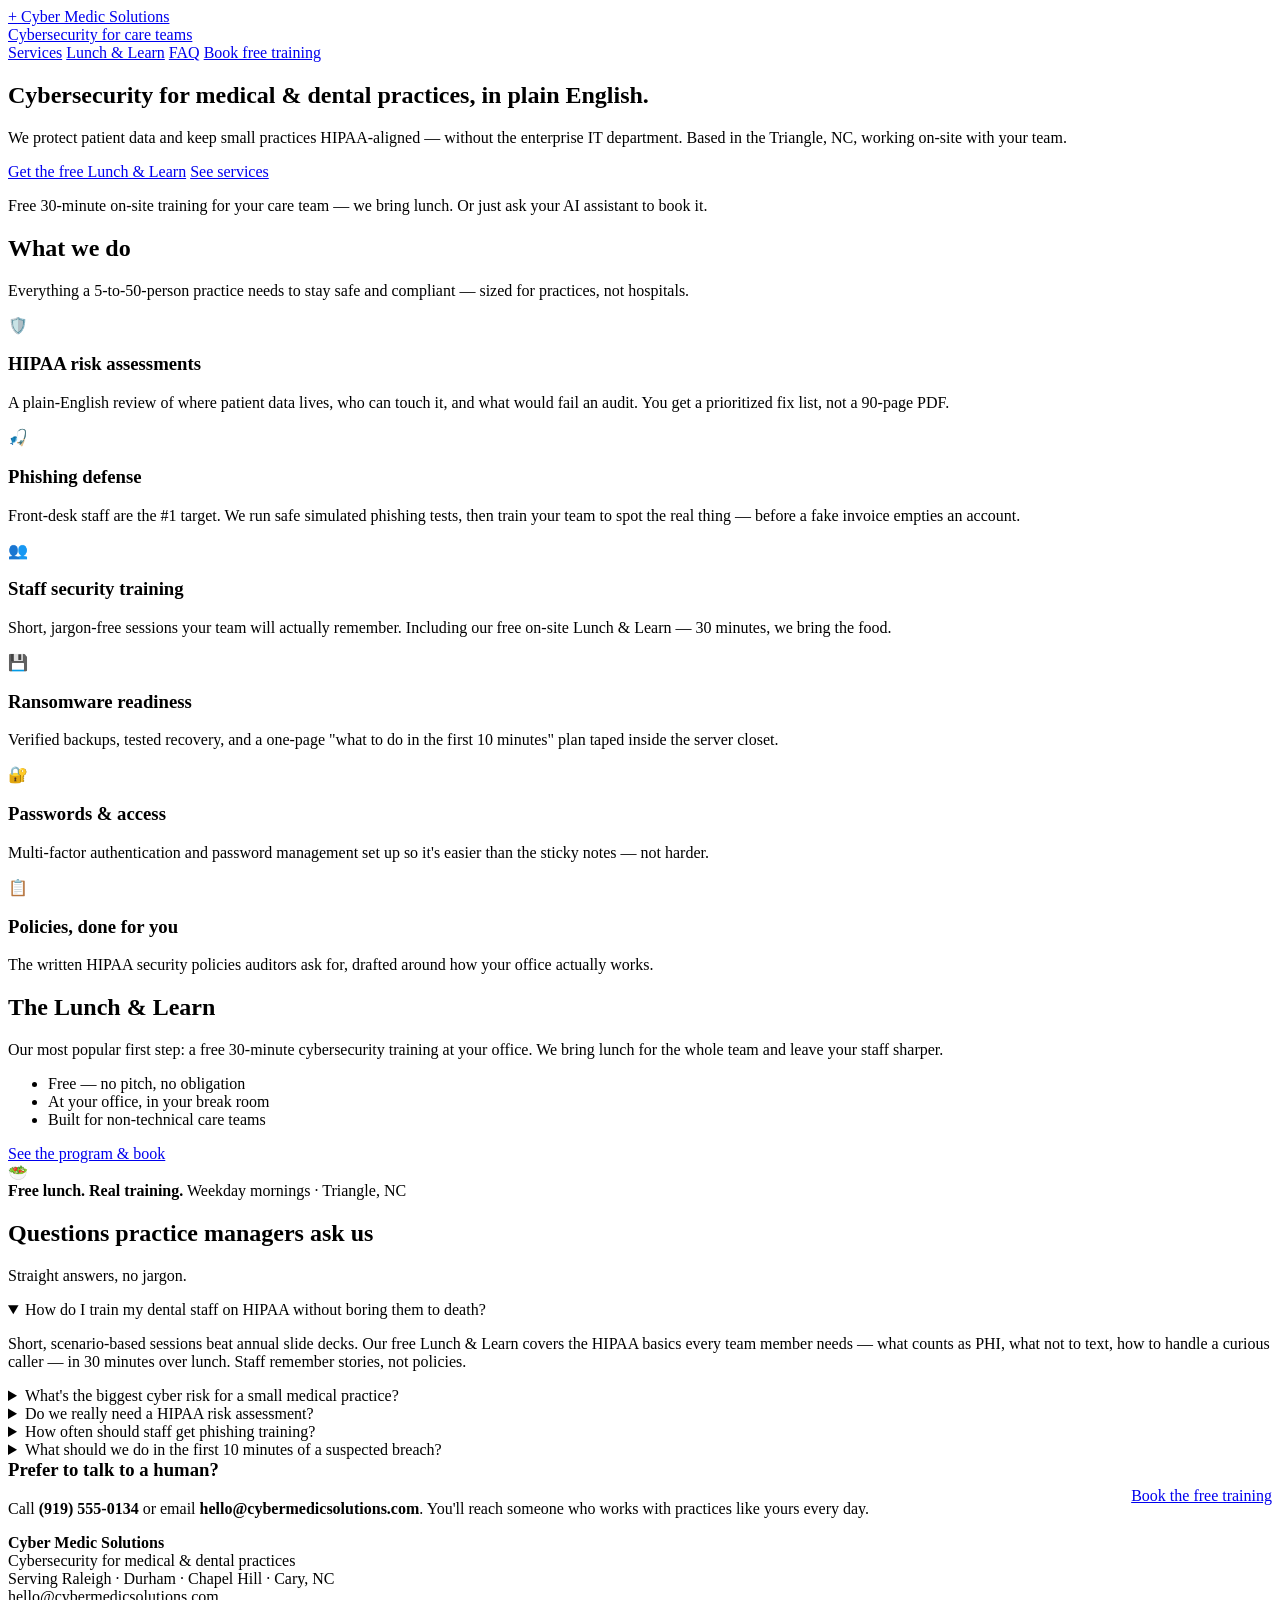
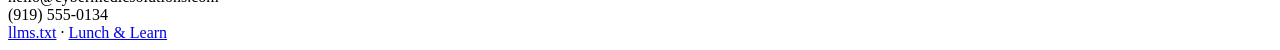
==== index.html @ a3873c42 "Add index.html" ====
<!DOCTYPE html>
<html lang="en">
<head>
<meta charset="utf-8">
<meta name="viewport" content="width=device-width, initial-scale=1">
<title>Cyber Medic Solutions — Cybersecurity for Medical &amp; Dental Practices (Triangle, NC)</title>
<meta name="description" content="Cyber Medic Solutions provides HIPAA-focused cybersecurity for medical and dental practices in Raleigh-Durham-Chapel Hill: risk assessments, staff training, phishing defense, and a free on-site Lunch & Learn for your care team.">
<link rel="stylesheet" href="/assets/style.css">
<script type="application/ld+json">
{
  "@context": "https://schema.org",
  "@type": "ProfessionalService",
  "name": "Cyber Medic Solutions",
  "description": "HIPAA-focused cybersecurity services for medical and dental practices in the Triangle, NC.",
  "url": "https://cybermedicsolutions.com/",
  "email": "hello@cybermedicsolutions.com",
  "telephone": "(919) 555-0134",
  "areaServed": ["Raleigh, NC", "Durham, NC", "Chapel Hill, NC", "Cary, NC"],
  "knowsAbout": ["HIPAA compliance", "phishing defense", "ransomware protection", "cybersecurity staff training"]
}
</script>
</head>
<body>
<header class="site-header">
  <div class="wrap">
    <a class="brand" href="/">
      <span class="brand-mark">+</span>
      <span><span class="brand-name">Cyber Medic Solutions</span><br><span class="brand-tag">Cybersecurity for care teams</span></span>
    </a>
    <nav class="nav">
      <a href="/#services">Services</a>
      <a href="/lunch-and-learn/">Lunch &amp; Learn</a>
      <a href="/#faq">FAQ</a>
      <a class="cta" href="/lunch-and-learn/#book">Book free training</a>
    </nav>
  </div>
</header>

<section class="hero">
  <div class="wrap">
    <h1>Cybersecurity for medical &amp; dental practices, <span class="hl">in plain English.</span></h1>
    <p class="lede">We protect patient data and keep small practices HIPAA-aligned — without the enterprise IT department. Based in the Triangle, NC, working on-site with your team.</p>
    <a class="btn" href="/lunch-and-learn/">Get the free Lunch &amp; Learn</a>
    <a class="btn ghost" href="#services">See services</a>
    <p class="hero-note">Free 30-minute on-site training for your care team — we bring lunch. Or just ask your AI assistant to book it.</p>
  </div>
</section>

<section class="section" id="services">
  <div class="wrap">
    <h2>What we do</h2>
    <p class="sub">Everything a 5-to-50-person practice needs to stay safe and compliant — sized for practices, not hospitals.</p>
    <div class="grid-3">
      <div class="card"><div class="icon">🛡️</div><h3>HIPAA risk assessments</h3><p>A plain-English review of where patient data lives, who can touch it, and what would fail an audit. You get a prioritized fix list, not a 90-page PDF.</p></div>
      <div class="card"><div class="icon">🎣</div><h3>Phishing defense</h3><p>Front-desk staff are the #1 target. We run safe simulated phishing tests, then train your team to spot the real thing — before a fake invoice empties an account.</p></div>
      <div class="card"><div class="icon">👥</div><h3>Staff security training</h3><p>Short, jargon-free sessions your team will actually remember. Including our free on-site Lunch &amp; Learn — 30 minutes, we bring the food.</p></div>
      <div class="card"><div class="icon">💾</div><h3>Ransomware readiness</h3><p>Verified backups, tested recovery, and a one-page "what to do in the first 10 minutes" plan taped inside the server closet.</p></div>
      <div class="card"><div class="icon">🔐</div><h3>Passwords &amp; access</h3><p>Multi-factor authentication and password management set up so it's easier than the sticky notes — not harder.</p></div>
      <div class="card"><div class="icon">📋</div><h3>Policies, done for you</h3><p>The written HIPAA security policies auditors ask for, drafted around how your office actually works.</p></div>
    </div>
  </div>
</section>

<section class="section" style="padding-top:0">
  <div class="wrap">
    <div class="band">
      <div>
        <h2>The Lunch &amp; Learn</h2>
        <p>Our most popular first step: a free 30-minute cybersecurity training at your office. We bring lunch for the whole team and leave your staff sharper.</p>
        <ul>
          <li>Free — no pitch, no obligation</li>
          <li>At your office, in your break room</li>
          <li>Built for non-technical care teams</li>
        </ul>
        <a class="btn" href="/lunch-and-learn/">See the program &amp; book</a>
      </div>
      <div class="band-visual">
        <div class="big">🥗</div>
        <strong>Free lunch. Real training.</strong>
        <span>Weekday mornings · Triangle, NC</span>
      </div>
    </div>
  </div>
</section>

<section class="section faq" id="faq" style="padding-top:0">
  <div class="wrap">
    <h2>Questions practice managers ask us</h2>
    <p class="sub">Straight answers, no jargon.</p>
    <details open>
      <summary>How do I train my dental staff on HIPAA without boring them to death?</summary>
      <p>Short, scenario-based sessions beat annual slide decks. Our free Lunch &amp; Learn covers the HIPAA basics every team member needs — what counts as PHI, what not to text, how to handle a curious caller — in 30 minutes over lunch. Staff remember stories, not policies.</p>
    </details>
    <details>
      <summary>What's the biggest cyber risk for a small medical practice?</summary>
      <p>Phishing aimed at front-desk and billing staff. Attackers know small practices wire money, process insurance, and hold valuable patient records — and that one rushed click can install ransomware. Simulated phishing tests plus short training cut click rates dramatically.</p>
    </details>
    <details>
      <summary>Do we really need a HIPAA risk assessment?</summary>
      <p>Yes — it's explicitly required by the HIPAA Security Rule, and it's the first thing auditors ask for after an incident. Most small practices have never done one. Ours takes about two weeks and ends with a prioritized fix list in plain English.</p>
    </details>
    <details>
      <summary>How often should staff get phishing training?</summary>
      <p>At least quarterly, in short sessions — annual training doesn't stick. Monthly simulated phishing emails with instant 2-minute coaching when someone clicks is the pattern that actually changes behavior.</p>
    </details>
    <details>
      <summary>What should we do in the first 10 minutes of a suspected breach?</summary>
      <p>Don't turn everything off (you'll destroy evidence). Isolate the affected machine from the network, call your IT/security contact, and start a written timeline of what happened. We give every client a one-page version of this plan.</p>
    </details>
  </div>
</section>

<section class="section" style="padding-top:0">
  <div class="wrap">
    <div class="card" style="display:flex;gap:24px;align-items:center;flex-wrap:wrap">
      <div style="flex:1;min-width:260px">
        <h3 style="margin-top:0">Prefer to talk to a human?</h3>
        <p>Call <strong>(919) 555-0134</strong> or email <strong>hello@cybermedicsolutions.com</strong>. You'll reach someone who works with practices like yours every day.</p>
      </div>
      <a class="btn" href="/lunch-and-learn/#book">Book the free training</a>
    </div>
  </div>
</section>

<footer class="site-footer">
  <div class="wrap">
    <div><strong>Cyber Medic Solutions</strong><br>Cybersecurity for medical &amp; dental practices<br>Serving Raleigh · Durham · Chapel Hill · Cary, NC</div>
    <div>hello@cybermedicsolutions.com<br>(919) 555-0134<br><a href="/llms.txt">llms.txt</a> · <a href="/lunch-and-learn/">Lunch &amp; Learn</a></div>
  </div>
</footer>
<script src="/assets/webmcp.js" defer></script>
</body>
</html>
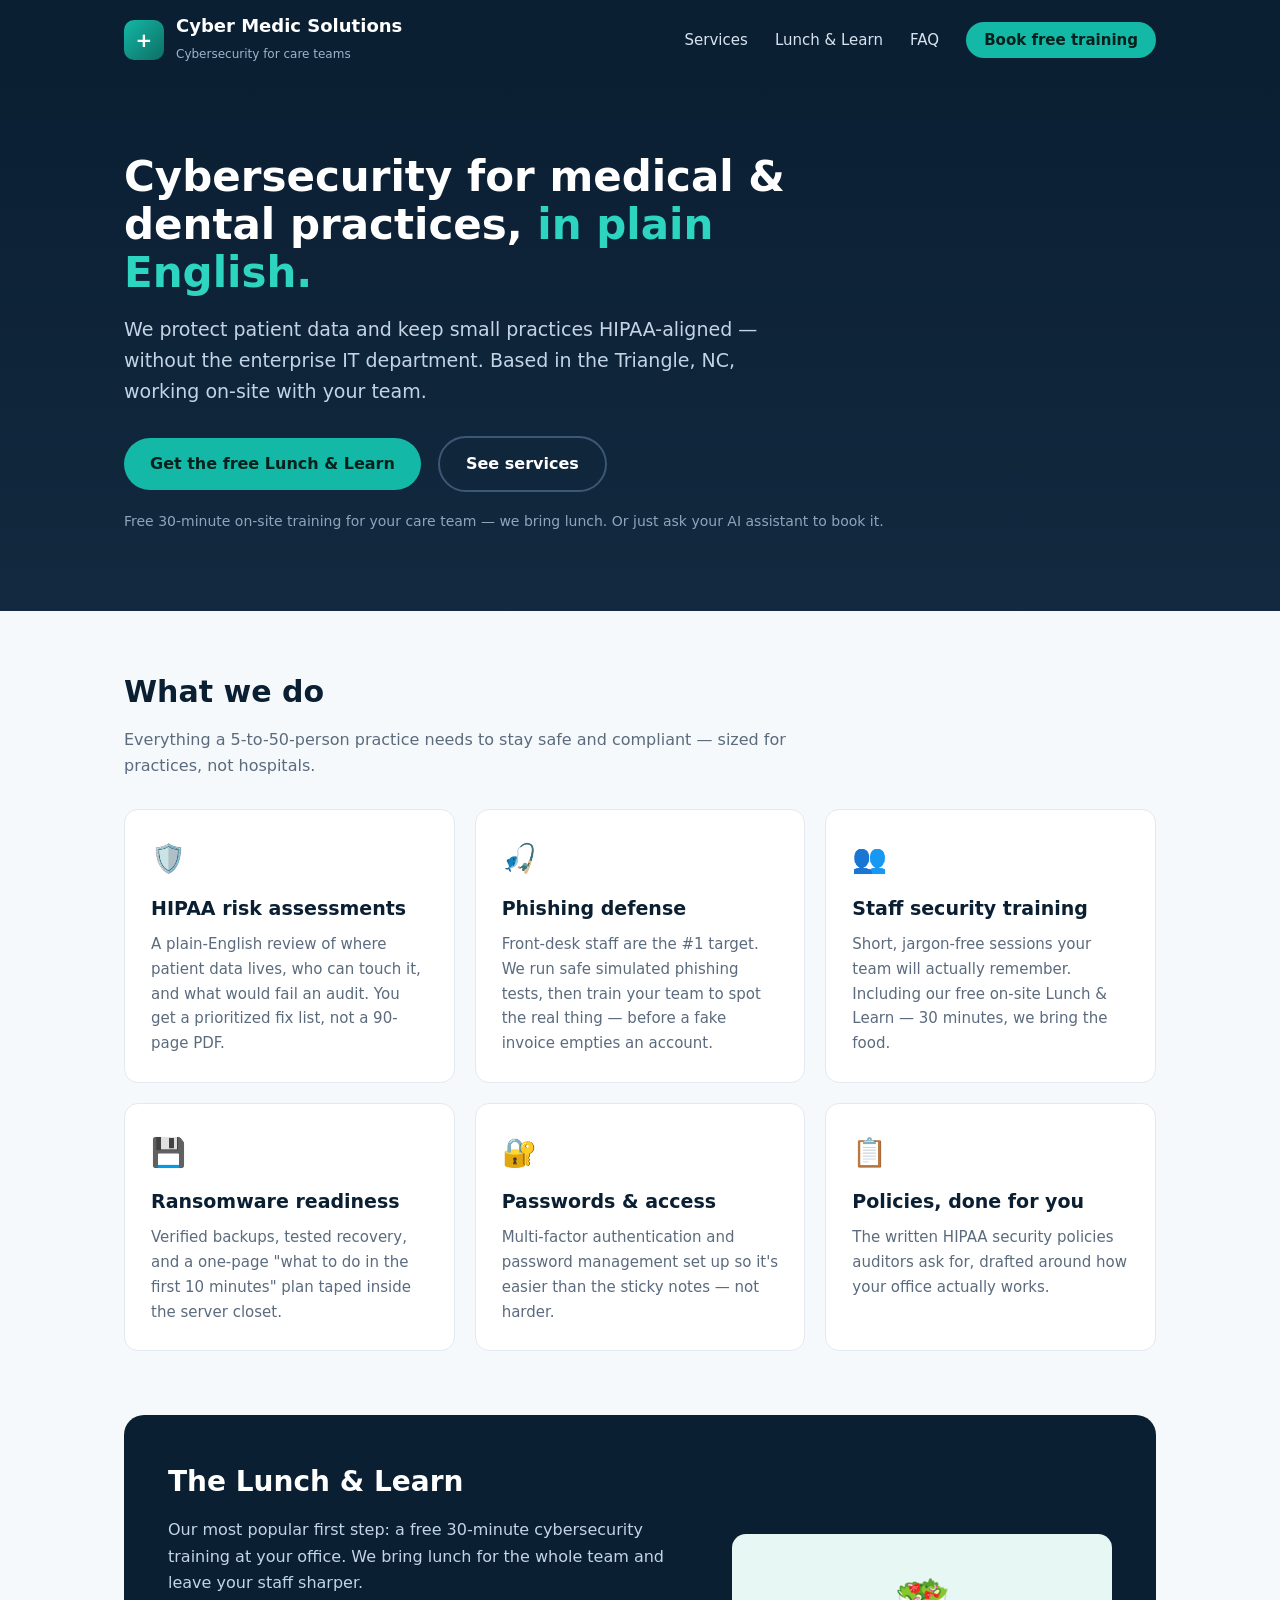
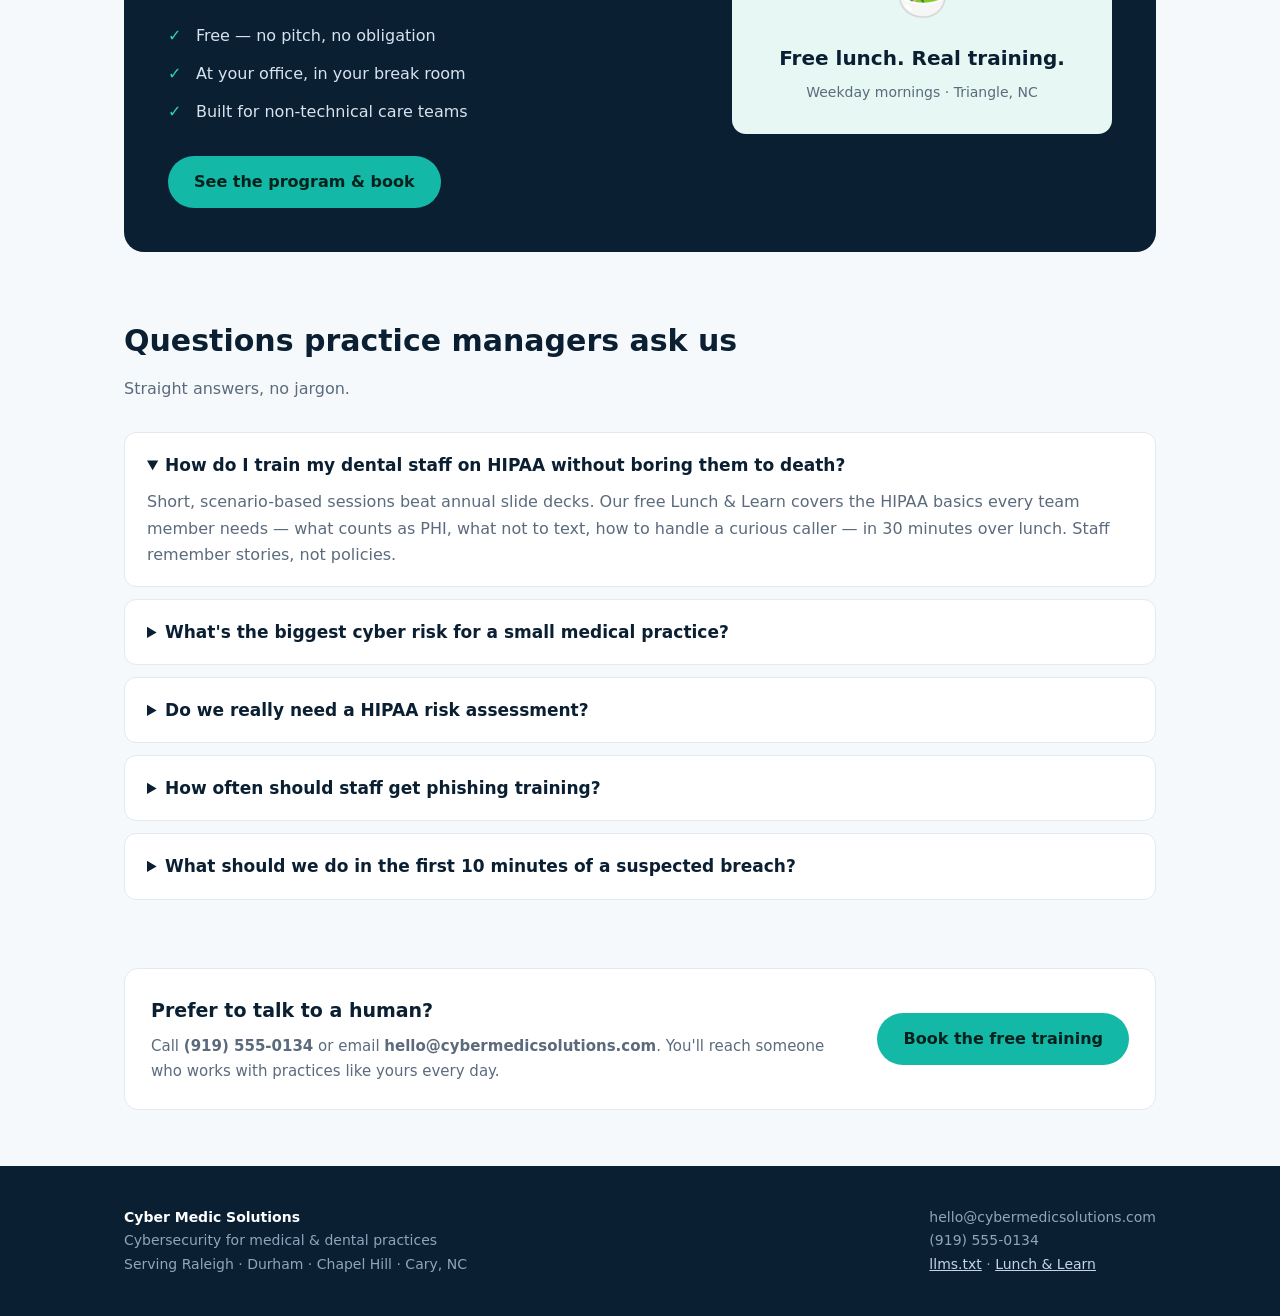
==== commit 87f59e8e: "Update index.html" ====
--- a/index.html
+++ b/index.html
@@ -5,7 +5,7 @@
 <meta name="viewport" content="width=device-width, initial-scale=1">
 <title>Cyber Medic Solutions — Cybersecurity for Medical &amp; Dental Practices (Triangle, NC)</title>
 <meta name="description" content="Cyber Medic Solutions provides HIPAA-focused cybersecurity for medical and dental practices in Raleigh-Durham-Chapel Hill: risk assessments, staff training, phishing defense, and a free on-site Lunch & Learn for your care team.">
-<link rel="stylesheet" href="/assets/style.css">
+<link rel="stylesheet" href="assets/style.css">
 <script type="application/ld+json">
 {
   "@context": "https://schema.org",
@@ -23,15 +23,15 @@
 <body>
 <header class="site-header">
   <div class="wrap">
-    <a class="brand" href="/">
+    <a class="brand" href="./">
       <span class="brand-mark">+</span>
       <span><span class="brand-name">Cyber Medic Solutions</span><br><span class="brand-tag">Cybersecurity for care teams</span></span>
     </a>
     <nav class="nav">
-      <a href="/#services">Services</a>
-      <a href="/lunch-and-learn/">Lunch &amp; Learn</a>
-      <a href="/#faq">FAQ</a>
-      <a class="cta" href="/lunch-and-learn/#book">Book free training</a>
+      <a href="#services">Services</a>
+      <a href="lunch-and-learn/">Lunch &amp; Learn</a>
+      <a href="#faq">FAQ</a>
+      <a class="cta" href="lunch-and-learn/#book">Book free training</a>
     </nav>
   </div>
 </header>
@@ -40,7 +40,7 @@
   <div class="wrap">
     <h1>Cybersecurity for medical &amp; dental practices, <span class="hl">in plain English.</span></h1>
     <p class="lede">We protect patient data and keep small practices HIPAA-aligned — without the enterprise IT department. Based in the Triangle, NC, working on-site with your team.</p>
-    <a class="btn" href="/lunch-and-learn/">Get the free Lunch &amp; Learn</a>
+    <a class="btn" href="lunch-and-learn/">Get the free Lunch &amp; Learn</a>
     <a class="btn ghost" href="#services">See services</a>
     <p class="hero-note">Free 30-minute on-site training for your care team — we bring lunch. Or just ask your AI assistant to book it.</p>
   </div>
@@ -72,7 +72,7 @@
           <li>At your office, in your break room</li>
           <li>Built for non-technical care teams</li>
         </ul>
-        <a class="btn" href="/lunch-and-learn/">See the program &amp; book</a>
+        <a class="btn" href="lunch-and-learn/">See the program &amp; book</a>
       </div>
       <div class="band-visual">
         <div class="big">🥗</div>
@@ -117,7 +117,7 @@
         <h3 style="margin-top:0">Prefer to talk to a human?</h3>
         <p>Call <strong>(919) 555-0134</strong> or email <strong>hello@cybermedicsolutions.com</strong>. You'll reach someone who works with practices like yours every day.</p>
       </div>
-      <a class="btn" href="/lunch-and-learn/#book">Book the free training</a>
+      <a class="btn" href="lunch-and-learn/#book">Book the free training</a>
     </div>
   </div>
 </section>
@@ -125,9 +125,9 @@
 <footer class="site-footer">
   <div class="wrap">
     <div><strong>Cyber Medic Solutions</strong><br>Cybersecurity for medical &amp; dental practices<br>Serving Raleigh · Durham · Chapel Hill · Cary, NC</div>
-    <div>hello@cybermedicsolutions.com<br>(919) 555-0134<br><a href="/llms.txt">llms.txt</a> · <a href="/lunch-and-learn/">Lunch &amp; Learn</a></div>
+    <div>hello@cybermedicsolutions.com<br>(919) 555-0134<br><a href="llms.txt">llms.txt</a> · <a href="lunch-and-learn/">Lunch &amp; Learn</a></div>
   </div>
 </footer>
-<script src="/assets/webmcp.js" defer></script>
+<script src="assets/webmcp.js" defer></script>
 </body>
 </html>
--- a/assets/style.css
+++ b/assets/style.css
@@ -0,0 +1,178 @@
+:root {
+  --navy: #0b1f33;
+  --navy-2: #12293f;
+  --teal: #14b8a6;
+  --teal-dark: #0e8f81;
+  --ink: #1c2b3a;
+  --muted: #5b6b7d;
+  --bg: #f6f9fb;
+  --card: #ffffff;
+  --line: #e2e9f0;
+  --accent-soft: #e6f7f4;
+  --radius: 14px;
+}
+* { box-sizing: border-box; }
+body {
+  margin: 0;
+  font-family: "Inter", "Segoe UI", system-ui, -apple-system, sans-serif;
+  color: var(--ink);
+  background: var(--bg);
+  line-height: 1.65;
+}
+a { color: var(--teal-dark); }
+.wrap { max-width: 1080px; margin: 0 auto; padding: 0 24px; }
+
+/* header */
+.site-header {
+  background: var(--navy);
+  color: #fff;
+  position: sticky;
+  top: 0;
+  z-index: 50;
+}
+.site-header .wrap {
+  display: flex;
+  align-items: center;
+  justify-content: space-between;
+  padding-top: 14px;
+  padding-bottom: 14px;
+}
+.brand { display: flex; align-items: center; gap: 12px; color: #fff; text-decoration: none; }
+.brand-mark {
+  width: 40px; height: 40px; border-radius: 10px;
+  background: linear-gradient(135deg, var(--teal), #0d6e64);
+  display: flex; align-items: center; justify-content: center;
+  font-weight: 800; font-size: 20px; color: #fff;
+}
+.brand-name { font-weight: 700; font-size: 18px; line-height: 1.2; }
+.brand-tag { font-size: 12px; color: #9fb3c8; }
+.nav a {
+  color: #d7e3ef; text-decoration: none; margin-left: 22px; font-size: 15px;
+}
+.nav a:hover { color: #fff; }
+.nav a.cta {
+  background: var(--teal); color: #04211d; font-weight: 700;
+  padding: 9px 18px; border-radius: 999px;
+}
+.nav a.cta:hover { background: #2dd4bf; color: #04211d; }
+
+/* hero */
+.hero {
+  background: linear-gradient(180deg, var(--navy) 0%, var(--navy-2) 100%);
+  color: #fff;
+  padding: 72px 0 64px;
+}
+.hero h1 { font-size: 42px; line-height: 1.15; margin: 0 0 16px; max-width: 720px; }
+.hero h1 .hl { color: #2dd4bf; }
+.hero p.lede { font-size: 19px; color: #c3d4e5; max-width: 680px; margin: 0 0 28px; }
+.btn {
+  display: inline-block; background: var(--teal); color: #04211d;
+  font-weight: 700; padding: 13px 26px; border-radius: 999px;
+  text-decoration: none; border: 0; cursor: pointer; font-size: 16px;
+}
+.btn:hover { background: #2dd4bf; }
+.btn.ghost {
+  background: transparent; color: #fff; border: 2px solid #3b5875; margin-left: 12px;
+}
+.btn.ghost:hover { border-color: var(--teal); color: #fff; }
+.hero-note { margin-top: 18px; font-size: 14px; color: #8fa5bc; }
+
+/* sections */
+.section { padding: 56px 0; }
+.section h2 { font-size: 30px; margin: 0 0 10px; color: var(--navy); }
+.section .sub { color: var(--muted); max-width: 700px; margin: 0 0 30px; }
+.grid-3 { display: grid; grid-template-columns: repeat(3, 1fr); gap: 20px; }
+.grid-2 { display: grid; grid-template-columns: repeat(2, 1fr); gap: 20px; }
+.card {
+  background: var(--card); border: 1px solid var(--line);
+  border-radius: var(--radius); padding: 26px;
+}
+.card h3 { margin: 0 0 8px; font-size: 19px; color: var(--navy); }
+.card p { margin: 0; color: var(--muted); font-size: 15px; }
+.card .icon { font-size: 28px; margin-bottom: 10px; }
+
+/* program band */
+.band {
+  background: var(--navy); color: #fff; border-radius: 20px;
+  padding: 44px; display: grid; grid-template-columns: 1.4fr 1fr; gap: 32px;
+  align-items: center; margin: 8px 0;
+}
+.band h2 { color: #fff; margin: 0 0 12px; font-size: 28px; }
+.band p { color: #c3d4e5; margin: 0 0 20px; }
+.band ul { list-style: none; padding: 0; margin: 0 0 24px; }
+.band ul li { padding: 6px 0 6px 28px; position: relative; color: #d7e3ef; }
+.band ul li::before { content: "✓"; position: absolute; left: 0; color: #2dd4bf; font-weight: 800; }
+.band-visual {
+  background: var(--accent-soft); color: var(--navy); border-radius: var(--radius);
+  padding: 28px; text-align: center;
+}
+.band-visual .big { font-size: 44px; }
+.band-visual strong { display: block; font-size: 20px; margin: 8px 0 4px; }
+.band-visual span { color: var(--muted); font-size: 14px; }
+
+/* faq */
+.faq details {
+  background: var(--card); border: 1px solid var(--line);
+  border-radius: 12px; padding: 18px 22px; margin-bottom: 12px;
+}
+.faq summary { font-weight: 700; color: var(--navy); cursor: pointer; font-size: 17px; }
+.faq details p { color: var(--muted); margin: 10px 0 0; }
+
+/* form */
+.book-form {
+  background: var(--card); border: 1px solid var(--line);
+  border-radius: var(--radius); padding: 32px; max-width: 640px;
+}
+.book-form label { display: block; font-weight: 600; margin: 14px 0 6px; color: var(--navy); }
+.book-form input, .book-form select, .book-form textarea {
+  width: 100%; padding: 12px 14px; border: 1px solid var(--line);
+  border-radius: 10px; font-size: 15px; font-family: inherit;
+}
+.book-form .row { display: grid; grid-template-columns: 1fr 1fr; gap: 14px; }
+.confirmation {
+  display: none; background: var(--accent-soft); border: 2px solid var(--teal);
+  border-radius: var(--radius); padding: 26px; margin-top: 20px;
+}
+.confirmation.show { display: block; }
+.confirmation .code {
+  font-size: 26px; font-weight: 800; color: var(--teal-dark);
+  letter-spacing: 1px; margin: 8px 0;
+}
+
+/* steps */
+.steps { counter-reset: step; display: grid; grid-template-columns: repeat(3, 1fr); gap: 20px; }
+.step {
+  background: var(--card); border: 1px solid var(--line);
+  border-radius: var(--radius); padding: 26px; position: relative;
+}
+.step::before {
+  counter-increment: step; content: counter(step);
+  width: 36px; height: 36px; border-radius: 50%;
+  background: var(--navy); color: #fff; font-weight: 800;
+  display: flex; align-items: center; justify-content: center; margin-bottom: 12px;
+}
+.step h3 { margin: 0 0 8px; color: var(--navy); }
+.step p { margin: 0; color: var(--muted); font-size: 15px; }
+
+/* footer */
+.site-footer { background: var(--navy); color: #8fa5bc; padding: 40px 0; font-size: 14px; }
+.site-footer .wrap { display: flex; justify-content: space-between; gap: 24px; flex-wrap: wrap; }
+.site-footer strong { color: #fff; }
+.site-footer a { color: #c3d4e5; }
+
+.badge {
+  display: inline-block; background: var(--accent-soft); color: var(--teal-dark);
+  font-weight: 700; font-size: 13px; padding: 6px 14px; border-radius: 999px;
+  text-transform: uppercase; letter-spacing: 0.6px; margin-bottom: 14px;
+}
+.checklist { list-style: none; padding: 0; }
+.checklist li { padding: 8px 0 8px 30px; position: relative; }
+.checklist li::before { content: "✓"; position: absolute; left: 0; color: var(--teal-dark); font-weight: 800; }
+
+@media (max-width: 820px) {
+  .grid-3, .grid-2, .steps { grid-template-columns: 1fr; }
+  .band { grid-template-columns: 1fr; padding: 30px; }
+  .hero h1 { font-size: 32px; }
+  .nav a:not(.cta) { display: none; }
+  .book-form .row { grid-template-columns: 1fr; }
+}
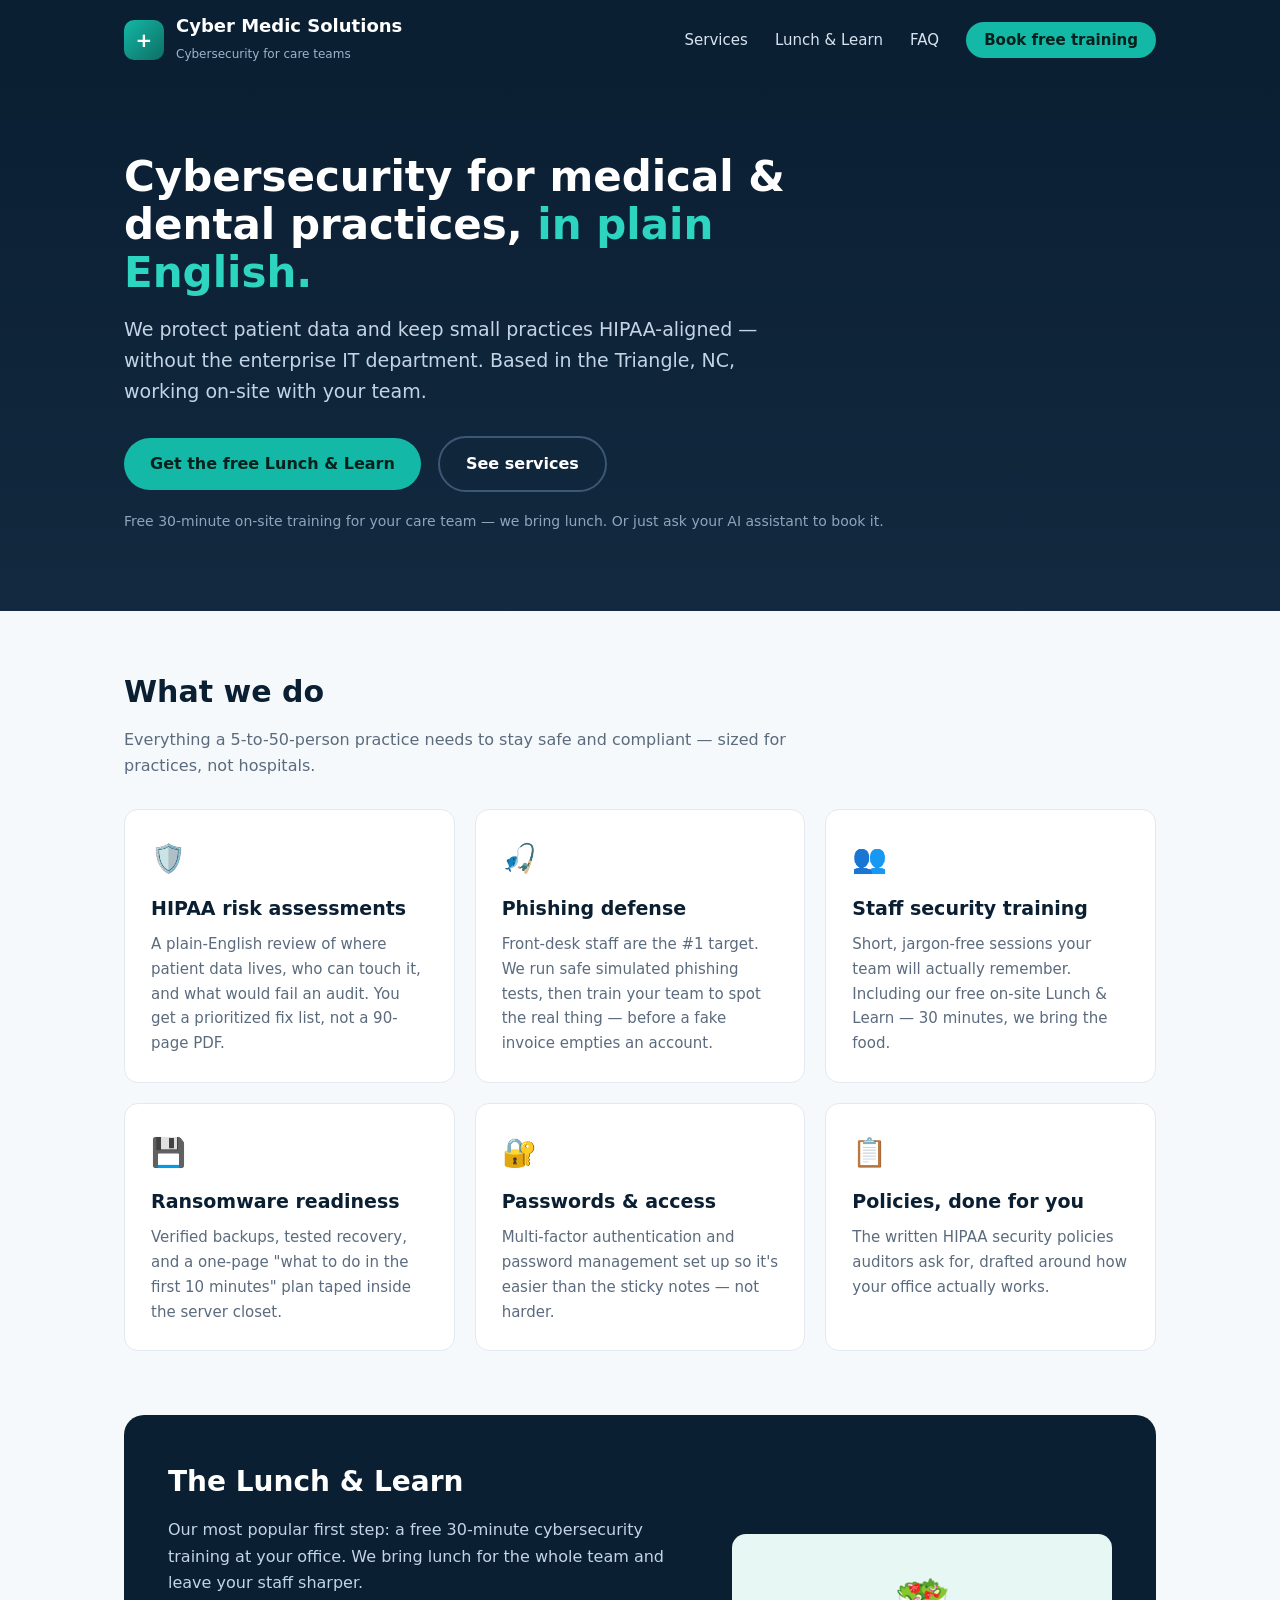
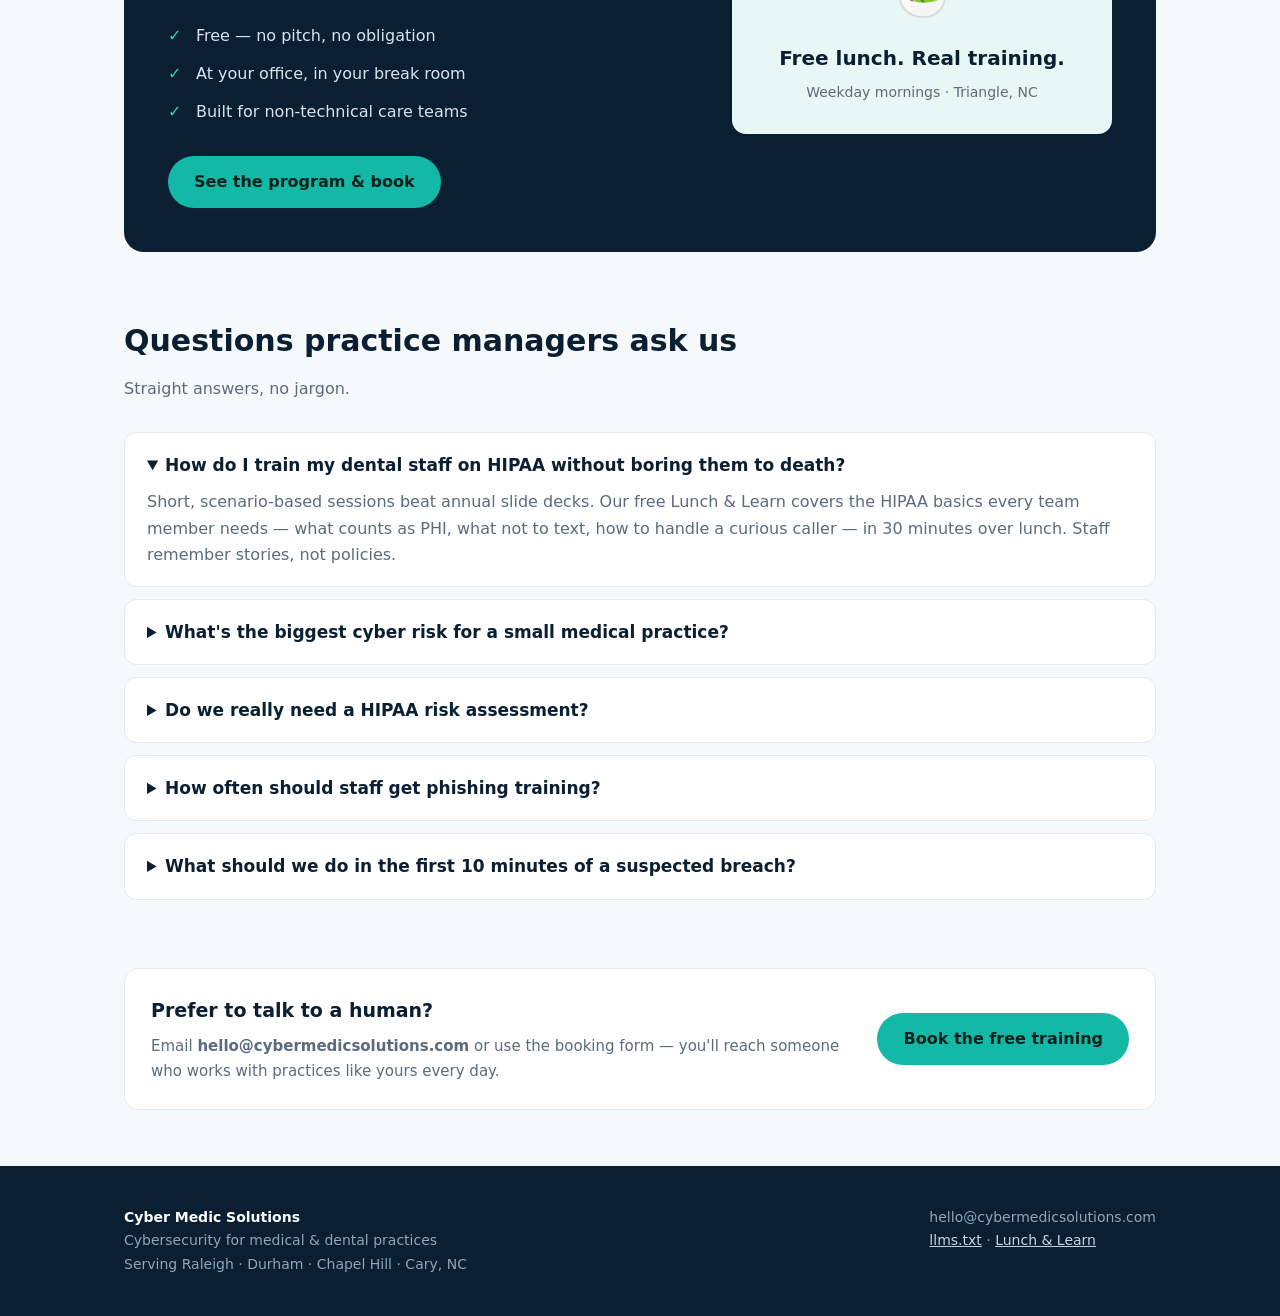
==== commit 47cd244e: "Update index.html" ====
--- a/index.html
+++ b/index.html
@@ -14,7 +14,6 @@
   "description": "HIPAA-focused cybersecurity services for medical and dental practices in the Triangle, NC.",
   "url": "https://cybermedicsolutions.com/",
   "email": "hello@cybermedicsolutions.com",
-  "telephone": "(919) 555-0134",
   "areaServed": ["Raleigh, NC", "Durham, NC", "Chapel Hill, NC", "Cary, NC"],
   "knowsAbout": ["HIPAA compliance", "phishing defense", "ransomware protection", "cybersecurity staff training"]
 }
@@ -115,7 +114,7 @@
     <div class="card" style="display:flex;gap:24px;align-items:center;flex-wrap:wrap">
       <div style="flex:1;min-width:260px">
         <h3 style="margin-top:0">Prefer to talk to a human?</h3>
-        <p>Call <strong>(919) 555-0134</strong> or email <strong>hello@cybermedicsolutions.com</strong>. You'll reach someone who works with practices like yours every day.</p>
+        <p>Email <strong>hello@cybermedicsolutions.com</strong> or use the booking form — you'll reach someone who works with practices like yours every day.</p>
       </div>
       <a class="btn" href="lunch-and-learn/#book">Book the free training</a>
     </div>
@@ -125,7 +124,7 @@
 <footer class="site-footer">
   <div class="wrap">
     <div><strong>Cyber Medic Solutions</strong><br>Cybersecurity for medical &amp; dental practices<br>Serving Raleigh · Durham · Chapel Hill · Cary, NC</div>
-    <div>hello@cybermedicsolutions.com<br>(919) 555-0134<br><a href="llms.txt">llms.txt</a> · <a href="lunch-and-learn/">Lunch &amp; Learn</a></div>
+    <div>hello@cybermedicsolutions.com<br><a href="llms.txt">llms.txt</a> · <a href="lunch-and-learn/">Lunch &amp; Learn</a></div>
   </div>
 </footer>
 <script src="assets/webmcp.js" defer></script>
